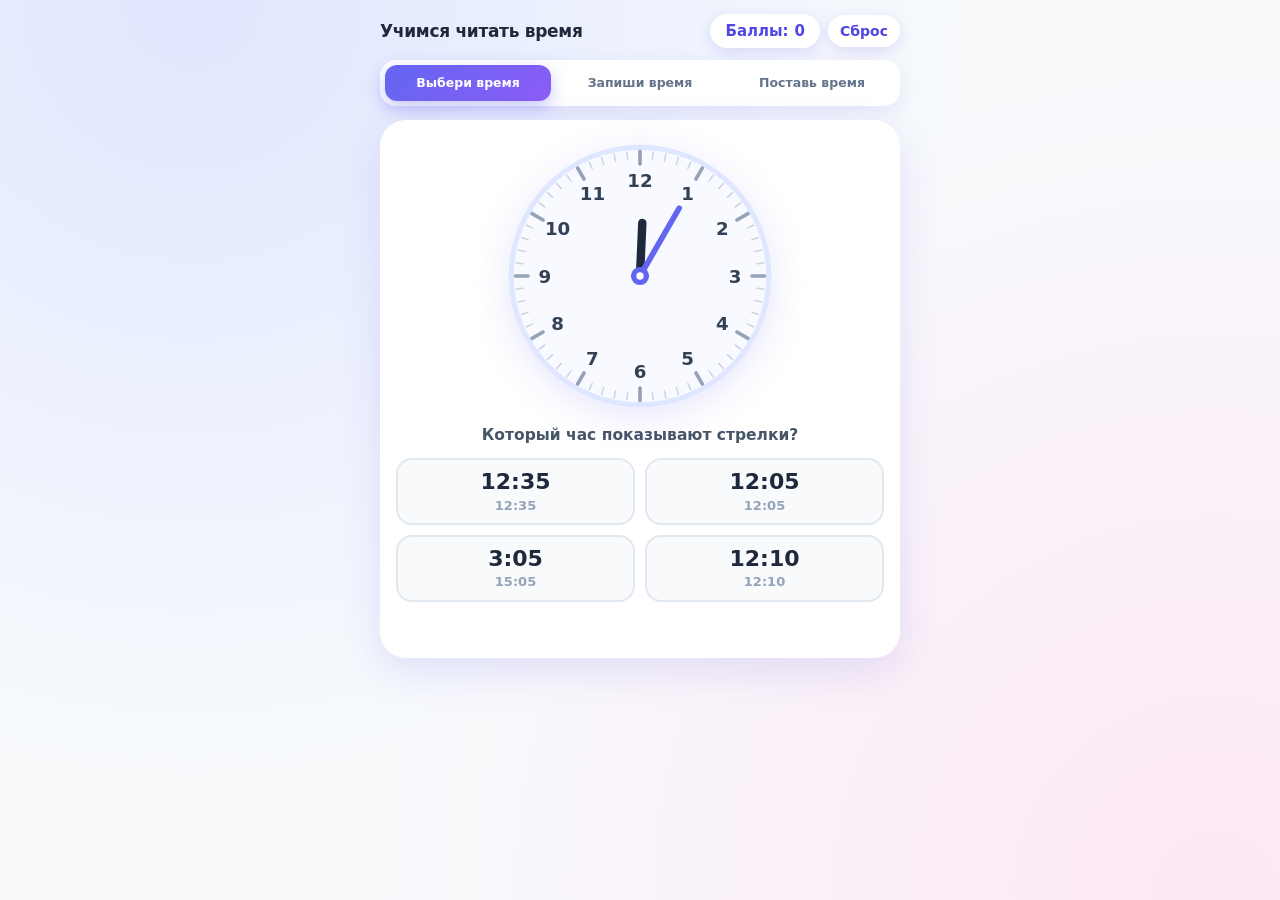
==== index.html @ a4eb9a8b "initial" ====
<!DOCTYPE html>
<html lang="ru">
<head>
  <meta charset="utf-8">
  <meta name="viewport" content="width=device-width, initial-scale=1, maximum-scale=1, user-scalable=no">
  <title>Учимся читать время</title>
  <link rel="stylesheet" href="styles.css">
</head>
<body>

<header>
  <h1>Учимся читать время</h1>
  <div class="hgroup">
    <div class="pill">Баллы: <span id="score">0</span></div>
    <button class="pill btnreset" id="reset" title="Сбросить счёт">Сброс</button>
  </div>
</header>

<div class="tabs">
  <button class="tab active" data-mode="1">Выбери время</button>
  <button class="tab" data-mode="2">Запиши время</button>
  <button class="tab" data-mode="3">Поставь время</button>
</div>

<div class="card">
  <div class="clock-wrap">
    <svg id="clock" viewBox="0 0 200 200" aria-hidden="true">
      <circle class="face" cx="100" cy="100" r="92"/>
      <g id="ticks"></g>
      <g id="numbers"></g>
      <line id="hourHand" class="hand hour" x1="100" y1="100" x2="100" y2="62"/>
      <line id="minuteHand" class="hand minute" x1="100" y1="100" x2="100" y2="44"/>
      <circle class="pin" cx="100" cy="100" r="6.5"/>
      <circle class="pin-dot" cx="100" cy="100" r="2.6"/>
    </svg>
  </div>

  <div class="panel show" id="panel1">
    <p class="q">Который час показывают стрелки?</p>
    <div class="options" id="options"></div>
  </div>

  <div class="panel" id="panel2">
    <p class="q">Запиши время цифрами (24 часа)</p>
    <div class="time-input">
      <input id="hh" class="tin" type="text" inputmode="numeric" maxlength="2" placeholder="ЧЧ" autocomplete="off">
      <span class="sep">:</span>
      <input id="mm" class="tin" type="text" inputmode="numeric" maxlength="2" placeholder="ММ" autocomplete="off">
    </div>
    <button class="btn primary" id="check2">Проверить</button>
  </div>

  <div class="panel" id="panel3">
    <p class="q">Поставь на цифровых часах <b class="target" id="target3">--:--</b></p>
    <div class="digital">
      <span id="digH">00</span><span class="colon">:</span><span id="digM">00</span>
    </div>
    <div class="dbtns">
      <button class="btn" data-act="h-">- 1 час</button>
      <button class="btn" data-act="h+">+ 1 час</button>
      <button class="btn" data-act="m-">- 5 мин</button>
      <button class="btn" data-act="m+">+ 5 мин</button>
    </div>
  </div>

  <div class="feedback" id="feedback"></div>
</div>

<script src="app.js"></script>
</body>
</html>
---- styles.css ----
*{
  box-sizing:border-box;
  -webkit-tap-highlight-color:transparent;
}

body{
  margin:0;
  min-height:100vh;
  font-family:"Nunito","Segoe UI",system-ui,-apple-system,sans-serif;
  background:
    radial-gradient(circle at 15% 0%, #e0e7ff 0%, transparent 55%),
    radial-gradient(circle at 95% 100%, #fce7f3 0%, transparent 55%),
    #f8fafc;
  color:#1e293b;
  display:flex;
  flex-direction:column;
  align-items:center;
  padding:14px 12px 30px;
  user-select:none;
}

header{
  width:100%;
  max-width:520px;
  display:flex;
  align-items:center;
  justify-content:space-between;
  gap:10px;
  margin-bottom:12px;
}

h1{
  font-size:17px;
  margin:0;
  letter-spacing:-.3px;
  font-weight:800;
}

.hgroup{
  display:flex;
  align-items:center;
  gap:8px;
}

.pill{
  background:#fff;
  border:none;
  border-radius:999px;
  padding:8px 15px;
  font:inherit;
  font-weight:800;
  color:#4f46e5;
  font-size:15px;
  box-shadow:0 4px 14px rgba(79,70,229,.15);
  display:flex;
  align-items:center;
  gap:6px;
}

.pill.btnreset{
  cursor:pointer;
  padding:8px 12px;
  font-size:14px;
}

.pill.btnreset:active{
  transform:scale(.94);
}

.tabs{
  display:flex;
  gap:6px;
  background:#fff;
  padding:5px;
  border-radius:16px;
  box-shadow:0 6px 20px rgba(79,70,229,.10);
  width:100%;
  max-width:520px;
  margin-bottom:14px;
}

.tab{
  flex:1;
  border:none;
  background:transparent;
  padding:11px 4px;
  border-radius:12px;
  font:inherit;
  font-weight:800;
  font-size:12.5px;
  color:#64748b;
  cursor:pointer;
  transition:.18s;
  line-height:1.15;
}

.tab.active{
  background:linear-gradient(135deg,#6366f1,#8b5cf6);
  color:#fff;
  box-shadow:0 6px 16px rgba(99,102,241,.35);
}

.card{
  width:100%;
  max-width:520px;
  background:#fff;
  border-radius:26px;
  padding:16px 16px 20px;
  box-shadow:0 14px 40px rgba(79,70,229,.13);
}

.clock-wrap{
  display:flex;
  justify-content:center;
  margin-bottom:4px;
}

svg#clock{
  width:min(280px,70vw);
  height:auto;
  display:block;
  overflow:visible;
  filter:drop-shadow(0 8px 18px rgba(99,102,241,.16));
}

.face{
  fill:#f8faff;
  stroke:#dfe6ff;
  stroke-width:3.5;
}

.tick-m{
  stroke:#cbd5e1;
  stroke-width:1.1;
  stroke-linecap:round;
}

.tick-h{
  stroke:#94a3b8;
  stroke-width:2.6;
  stroke-linecap:round;
}

.num{
  font-size:13px;
  font-weight:800;
  fill:#334155;
  font-family:inherit;
}

.hand{
  transform-box:view-box;
  transform-origin:100px 100px;
  transition:transform .45s cubic-bezier(.34,1.4,.64,1);
  stroke-linecap:round;
}

.hour{
  stroke:#1e293b;
  stroke-width:6;
}

.minute{
  stroke:#6366f1;
  stroke-width:4;
}

.pin{
  fill:#6366f1;
}

.pin-dot{
  fill:#fff;
}

.panel{
  display:none;
}

.panel.show{
  display:block;
  animation:fade .25s ease;
}

@keyframes fade{
  from{
    opacity:0;
    transform:translateY(6px);
  }
  to{
    opacity:1;
    transform:none;
  }
}

.q{
  text-align:center;
  font-size:15.5px;
  font-weight:800;
  color:#475569;
  margin:10px 0 14px;
}

.target{
  color:#4f46e5;
  font-size:21px;
  font-variant-numeric:tabular-nums;
}

.options{
  display:grid;
  grid-template-columns:1fr 1fr;
  gap:10px;
}

/* --- Варианты с двумя форматами: 12ч + 24ч --- */
.opt{
  display:flex;
  flex-direction:column;
  align-items:center;
  justify-content:center;
  min-height:64px;
  padding:10px 4px;
  border-radius:16px;
  border:2px solid #e2e8f0;
  background:#f8fafc;
  color:#1e293b;
  cursor:pointer;
  transition:.15s;
  font-family:inherit;
  font-variant-numeric:tabular-nums;
}

.opt .t12{
  font-size:22px;
  font-weight:800;
  line-height:1.1;
}

.opt .t24{
  font-size:13px;
  font-weight:700;
  color:#94a3b8;
  line-height:1.2;
  margin-top:3px;
}

.opt:active{
  transform:scale(.97);
}

.opt.ok{
  background:#dcfce7;
  border-color:#22c55e;
  color:#15803d;
}

.opt.ok .t24{
  color:#15803d;
  opacity:.85;
}

.opt.bad{
  background:#fee2e2;
  border-color:#ef4444;
  color:#b91c1c;
}

.opt.bad .t24{
  color:#b91c1c;
  opacity:.85;
}

.time-input{
  display:flex;
  align-items:center;
  justify-content:center;
  gap:8px;
  margin-bottom:14px;
}

.tin{
  width:88px;
  text-align:center;
  font:inherit;
  font-size:34px;
  font-weight:800;
  padding:10px 0;
  border-radius:16px;
  border:2px solid #e2e8f0;
  background:#f8fafc;
  color:#1e293b;
  outline:none;
  font-variant-numeric:tabular-nums;
}

.tin:focus{
  border-color:#6366f1;
  background:#fff;
  box-shadow:0 0 0 4px rgba(99,102,241,.15);
}

.sep{
  font-size:34px;
  font-weight:800;
  color:#94a3b8;
}

.btn{
  font:inherit;
  font-weight:800;
  font-size:16px;
  padding:14px 18px;
  border-radius:16px;
  border:none;
  cursor:pointer;
  transition:.15s;
}

.btn.primary{
  width:100%;
  background:linear-gradient(135deg,#6366f1,#8b5cf6);
  color:#fff;
  box-shadow:0 8px 20px rgba(99,102,241,.35);
}

.btn.primary:active{
  transform:translateY(1px);
  box-shadow:0 4px 12px rgba(99,102,241,.35);
}

.digital{
  display:flex;
  justify-content:center;
  align-items:baseline;
  gap:2px;
  font-size:50px;
  font-weight:900;
  font-variant-numeric:tabular-nums;
  color:#1e293b;
  background:#f1f5ff;
  border-radius:18px;
  padding:8px 22px;
  margin:0 auto 14px;
  width:max-content;
  letter-spacing:2px;
}

.digital .colon{
  color:#6366f1;
  animation:blink 1s steps(1) infinite;
}

@keyframes blink{
  50%{
    opacity:.2;
  }
}

.dbtns{
  display:grid;
  grid-template-columns:1fr 1fr;
  gap:10px;
}

.dbtns .btn{
  background:#eef2ff;
  color:#4338ca;
  font-size:15px;
  padding:14px 6px;
}

.dbtns .btn:active{
  background:#dfe5ff;
  transform:scale(.97);
}

.feedback{
  text-align:center;
  font-weight:800;
  font-size:16px;
  min-height:24px;
  margin-top:12px;
  transition:.15s;
}

.feedback.good{
  color:#16a34a;
}

.feedback.bad{
  color:#dc2626;
}

@media (max-width:380px){
  .digital{
    font-size:42px;
    padding:6px 16px;
  }

  .opt .t12{
    font-size:19px;
  }

  .opt .t24{
    font-size:11.5px;
  }

  .tab{
    font-size:11.5px;
  }
}
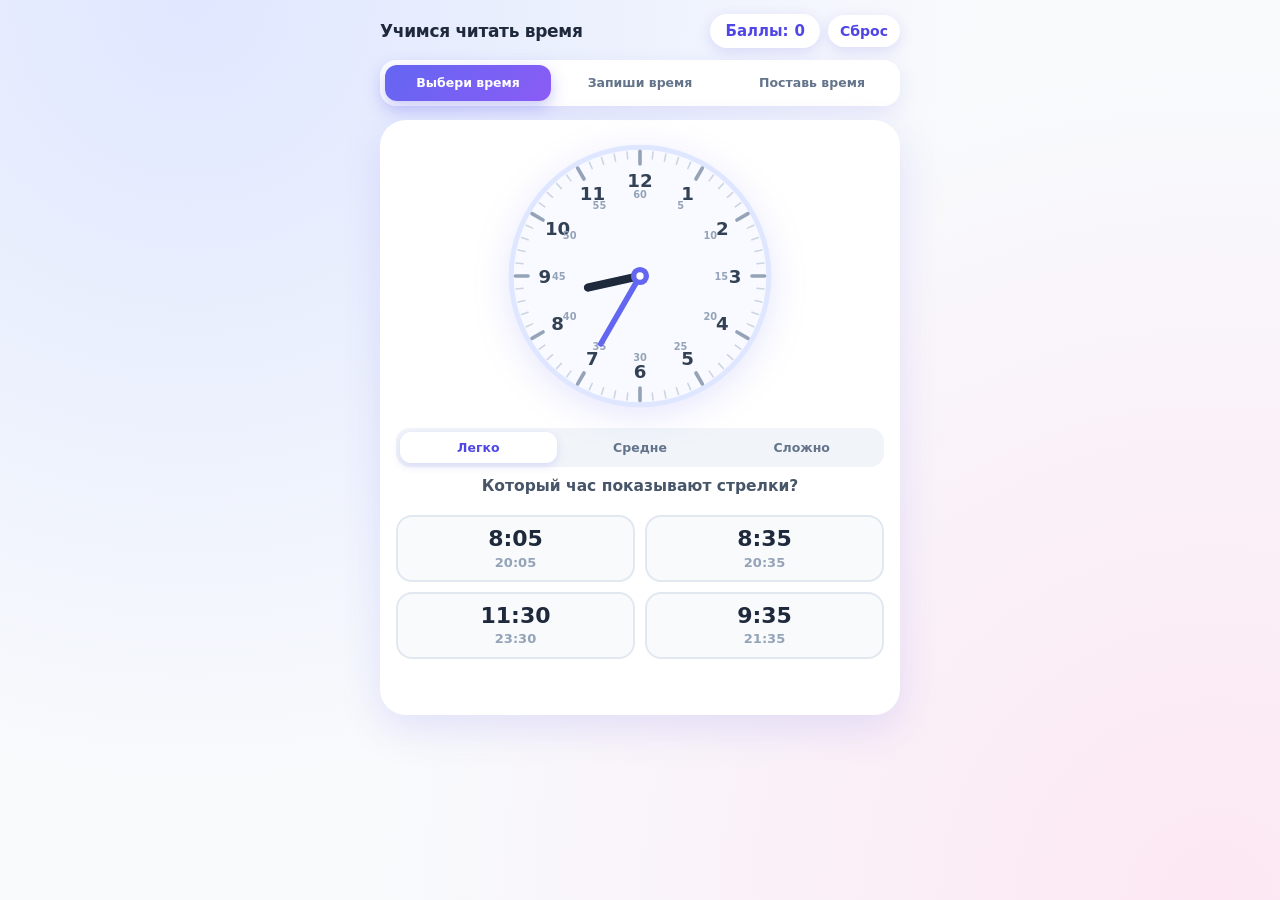
==== commit ea778d58: "Add difficulty levels to the choose-time mode The mode now has easy, medium and hard levels so the s" ====
--- a/index.html
+++ b/index.html
@@ -28,6 +28,7 @@
       <circle class="face" cx="100" cy="100" r="92"/>
       <g id="ticks"></g>
       <g id="numbers"></g>
+      <g id="minuteLabels"></g>
       <line id="hourHand" class="hand hour" x1="100" y1="100" x2="100" y2="62"/>
       <line id="minuteHand" class="hand minute" x1="100" y1="100" x2="100" y2="44"/>
       <circle class="pin" cx="100" cy="100" r="6.5"/>
@@ -36,7 +37,16 @@
   </div>
 
   <div class="panel show" id="panel1">
+    <div class="levels" id="levels">
+      <button class="lvl active" data-level="1" aria-pressed="true">Легко</button>
+      <button class="lvl" data-level="2" aria-pressed="false">Средне</button>
+      <button class="lvl" data-level="3" aria-pressed="false">Сложно</button>
+    </div>
     <p class="q">Который час показывают стрелки?</p>
+    <div class="meta">
+      <span id="mistakes"></span>
+      <span id="cooldown"></span>
+    </div>
     <div class="options" id="options"></div>
   </div>
 
--- a/styles.css
+++ b/styles.css
@@ -100,6 +100,62 @@
   box-shadow:0 6px 16px rgba(99,102,241,.35);
 }
 
+.levels{
+  display:flex;
+  gap:5px;
+  background:#f1f5f9;
+  padding:4px;
+  border-radius:14px;
+  margin:12px 0 2px;
+}
+
+.lvl{
+  flex:1;
+  border:none;
+  background:transparent;
+  padding:8px 4px;
+  border-radius:11px;
+  font:inherit;
+  font-weight:800;
+  font-size:12.5px;
+  color:#64748b;
+  cursor:pointer;
+  transition:.18s;
+}
+
+.lvl.active{
+  background:#fff;
+  color:#4f46e5;
+  box-shadow:0 3px 10px rgba(79,70,229,.16);
+}
+
+.lvl:active{
+  transform:scale(.96);
+}
+
+.meta{
+  display:flex;
+  justify-content:center;
+  align-items:center;
+  gap:12px;
+  margin:-4px 0 10px;
+  font-size:12.5px;
+  font-weight:700;
+  color:#94a3b8;
+}
+
+.meta span:empty{
+  display:none;
+}
+
+#mistakes{
+  color:#b45309;
+}
+
+#cooldown{
+  color:#6366f1;
+}
+
 .card{
   width:100%;
   max-width:520px;
@@ -146,6 +202,18 @@
   font-weight:800;
   fill:#334155;
   font-family:inherit;
+}
+
+#clock .min{
+  display:none;
+  font-size:7px;
+  font-weight:700;
+  fill:#94a3b8;
+  font-family:inherit;
+}
+
+#clock.minutes-on .min{
+  display:block;
 }
 
 .hand{
@@ -245,6 +313,13 @@
   margin-top:3px;
 }
 
+.opt.solo .t24{
+  font-size:22px;
+  font-weight:800;
+  color:inherit;
+  margin-top:0;
+}
+
 .opt:active{
   transform:scale(.97);
 }
@@ -269,6 +344,15 @@
 .opt.bad .t24{
   color:#b91c1c;
   opacity:.85;
+}
+
+.opt:disabled{
+  opacity:.55;
+  cursor:default;
+}
+
+.opt:disabled:active{
+  transform:none;
 }
 
 .time-input{
@@ -406,7 +490,20 @@
     font-size:11.5px;
   }
 
+  .opt.solo .t24{
+    font-size:19px;
+  }
+
   .tab{
     font-size:11.5px;
   }
-}
+
+  .lvl{
+    font-size:11.5px;
+    padding:7px 3px;
+  }
+
+  #clock .min{
+    font-size:6.5px;
+  }
+}
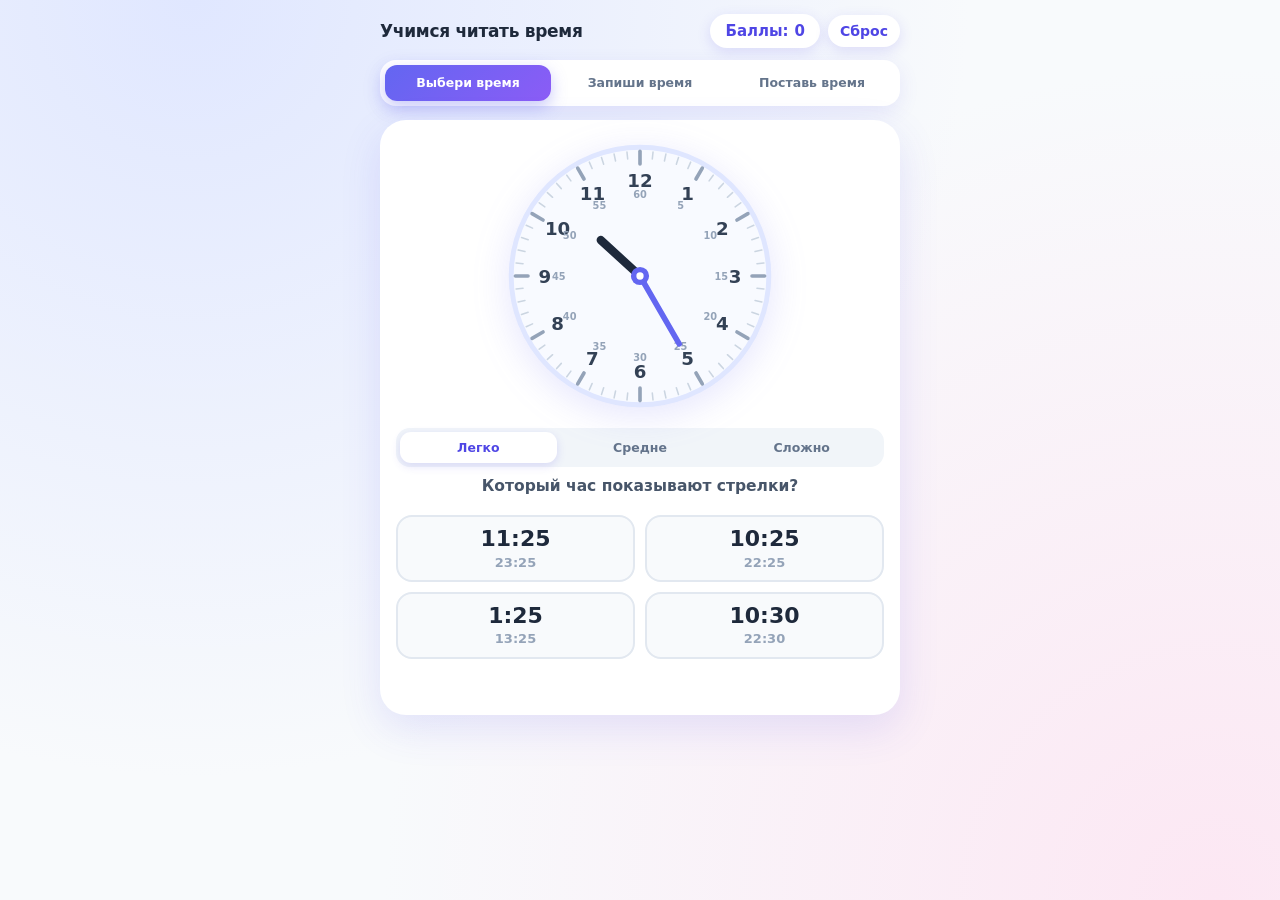
==== commit 52391af0: "Add difficulty levels to the typing mode The typing mode now shares the app-wide level with the choo" ====
--- a/index.html
+++ b/index.html
@@ -51,7 +51,16 @@
   </div>
 
   <div class="panel" id="panel2">
+    <div class="levels" id="levels2">
+      <button class="lvl active" data-level="1" aria-pressed="true">Легко</button>
+      <button class="lvl" data-level="2" aria-pressed="false">Средне</button>
+      <button class="lvl" data-level="3" aria-pressed="false">Сложно</button>
+    </div>
     <p class="q">Запиши время цифрами (24 часа)</p>
+    <div class="meta">
+      <span id="mistakes2"></span>
+      <span id="cooldown2"></span>
+    </div>
     <div class="time-input">
       <input id="hh" class="tin" type="text" inputmode="numeric" maxlength="2" placeholder="ЧЧ" autocomplete="off">
       <span class="sep">:</span>
--- a/styles.css
+++ b/styles.css
@@ -148,11 +148,11 @@
   display:none;
 }
 
-#mistakes{
+#mistakes,#mistakes2{
   color:#b45309;
 }
 
-#cooldown{
+#cooldown,#cooldown2{
   color:#6366f1;
 }
 
@@ -399,6 +399,11 @@
   border:none;
   cursor:pointer;
   transition:.15s;
+}
+
+.btn:disabled{
+  opacity:.55;
+  cursor:default;
 }
 
 .btn.primary{
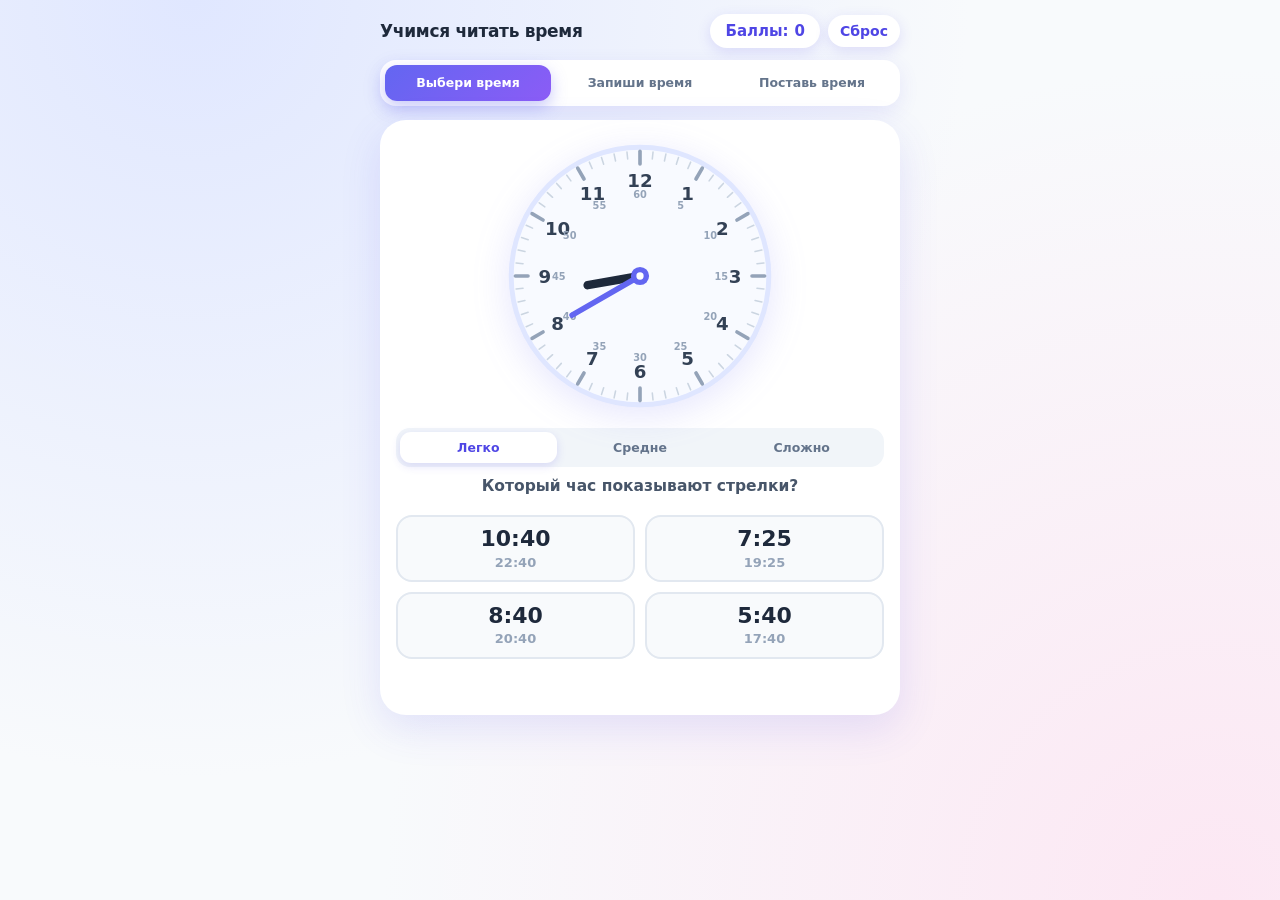
==== commit f7452596: "Keep answer feedback until the next round Feedback and a shared «Дальше» button now stay after every" ====
--- a/index.html
+++ b/index.html
@@ -45,7 +45,6 @@
     <p class="q">Который час показывают стрелки?</p>
     <div class="meta">
       <span id="mistakes"></span>
-      <span id="cooldown"></span>
     </div>
     <div class="options" id="options"></div>
   </div>
@@ -59,7 +58,6 @@
     <p class="q">Запиши время цифрами (24 часа)</p>
     <div class="meta">
       <span id="mistakes2"></span>
-      <span id="cooldown2"></span>
     </div>
     <div class="time-input">
       <input id="hh" class="tin" type="text" inputmode="numeric" maxlength="2" placeholder="ЧЧ" autocomplete="off">
@@ -83,6 +81,7 @@
   </div>
 
   <div class="feedback" id="feedback"></div>
+  <button class="btn next" id="next" type="button" hidden>Дальше</button>
 </div>
 
 <script src="app.js"></script>
--- a/styles.css
+++ b/styles.css
@@ -152,8 +152,53 @@
   color:#b45309;
 }
 
-#cooldown,#cooldown2{
-  color:#6366f1;
+.hearts{
+  display:inline-flex;
+  align-items:center;
+  gap:3px;
+  line-height:1;
+}
+
+.heart{
+  font-size:14px;
+  color:#e11d48;
+  transition:color .28s ease, opacity .28s ease, transform .32s cubic-bezier(.34,1.4,.64,1);
+}
+
+.heart.lost{
+  color:#cbd5e1;
+  opacity:.5;
+  transform:scale(.78);
+}
+
+.heart.burn{
+  animation:heart-burn .45s ease-out;
+}
+
+.heart.return{
+  animation:heart-return .5s cubic-bezier(.34,1.4,.64,1);
+}
+
+@keyframes heart-burn{
+  0%{transform:scale(1);color:#e11d48;opacity:1;}
+  35%{transform:scale(1.35) rotate(-10deg);color:#fb7185;opacity:1;}
+  100%{transform:scale(.78);color:#cbd5e1;opacity:.5;}
+}
+
+@keyframes heart-return{
+  0%{transform:scale(.78);color:#cbd5e1;opacity:.5;}
+  55%{transform:scale(1.3);color:#fb7185;opacity:1;}
+  100%{transform:scale(1);color:#e11d48;opacity:1;}
+}
+
+@media (prefers-reduced-motion:reduce){
+  .heart{
+    transition:none;
+  }
+
+  .heart.burn,.heart.return{
+    animation:none;
+  }
 }
 
 .card{
@@ -231,6 +276,19 @@
 .minute{
   stroke:#6366f1;
   stroke-width:4;
+}
+
+#clock.drag-on{
+  cursor:grab;
+  touch-action:none;
+}
+
+#clock.dragging{
+  cursor:grabbing;
+}
+
+#clock.dragging .hand{
+  transition:none;
 }
 
 .pin{
@@ -414,6 +472,19 @@
 }
 
 .btn.primary:active{
+  transform:translateY(1px);
+  box-shadow:0 4px 12px rgba(99,102,241,.35);
+}
+
+.btn.next{
+  width:100%;
+  margin-top:10px;
+  background:linear-gradient(135deg,#6366f1,#8b5cf6);
+  color:#fff;
+  box-shadow:0 8px 20px rgba(99,102,241,.35);
+}
+
+.btn.next:active{
   transform:translateY(1px);
   box-shadow:0 4px 12px rgba(99,102,241,.35);
 }
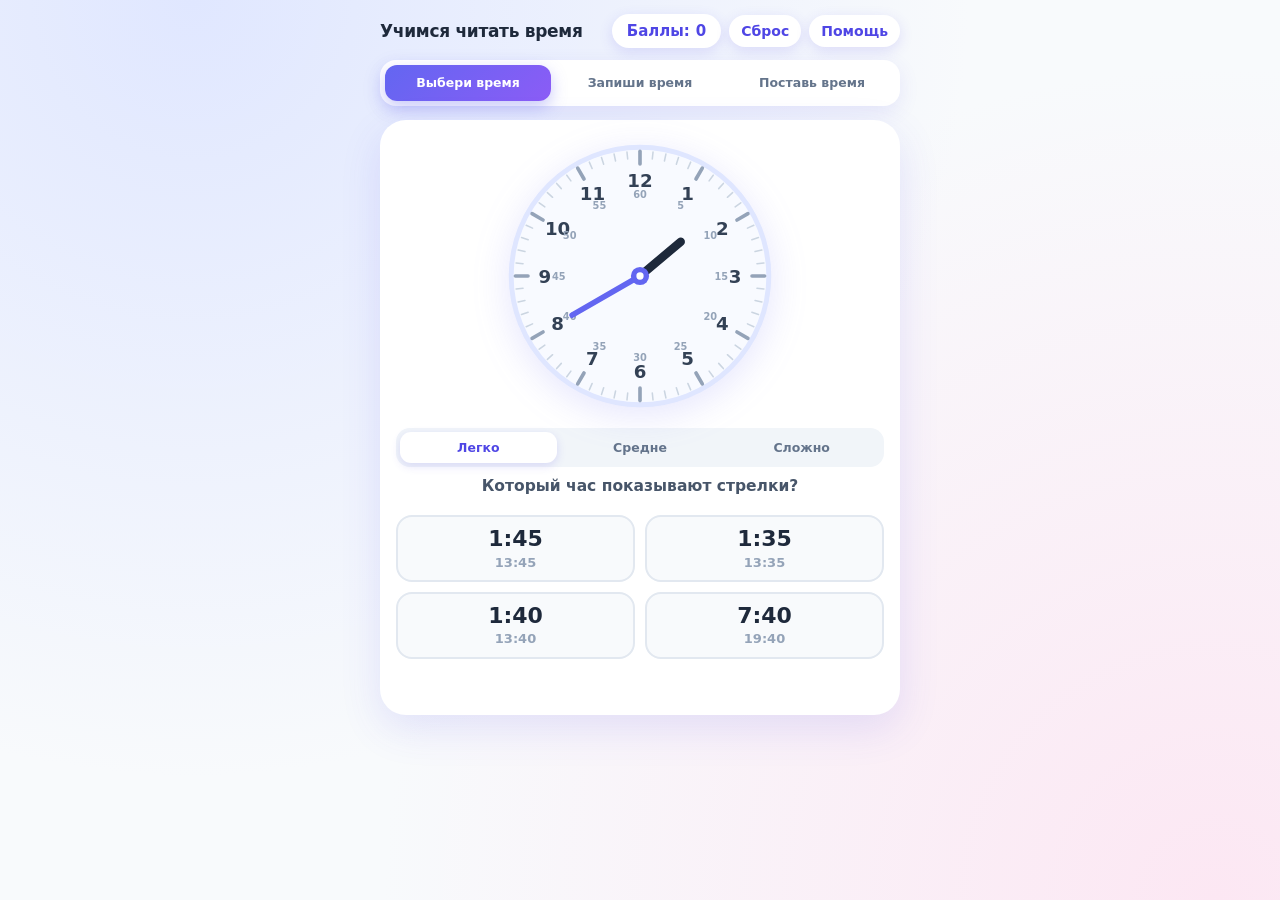
==== commit 113435d9: "Add a full-screen help overlay Co-authored-by: Qwen-Coder <qwen-coder@alibabacloud.com>" ====
--- a/index.html
+++ b/index.html
@@ -13,6 +13,7 @@
   <div class="hgroup">
     <div class="pill">Баллы: <span id="score">0</span></div>
     <button class="pill btnreset" id="reset" title="Сбросить счёт">Сброс</button>
+    <button class="pill btnhelp" id="helpOpen" type="button" aria-haspopup="dialog" aria-controls="helpOverlay" aria-expanded="false">Помощь</button>
   </div>
 </header>
 
@@ -84,6 +85,10 @@
   <button class="btn next" id="next" type="button" hidden>Дальше</button>
 </div>
 
+<div class="help-overlay" id="helpOverlay" role="dialog" aria-modal="true" aria-label="Памятка: как читать время по часам" tabindex="-1">
+  <img src="clock_help.png" alt="Памятка: как читать время по часам со стрелками" draggable="false">
+</div>
+
 <script src="app.js"></script>
 </body>
 </html>
--- a/styles.css
+++ b/styles.css
@@ -23,6 +23,7 @@
   width:100%;
   max-width:520px;
   display:flex;
+  flex-wrap:wrap;
   align-items:center;
   justify-content:space-between;
   gap:10px;
@@ -57,13 +58,13 @@
   gap:6px;
 }
 
-.pill.btnreset{
+.pill.btnreset,.pill.btnhelp{
   cursor:pointer;
   padding:8px 12px;
   font-size:14px;
 }
 
-.pill.btnreset:active{
+.pill.btnreset:active,.pill.btnhelp:active{
   transform:scale(.94);
 }
 
@@ -199,6 +200,10 @@
   .heart.burn,.heart.return{
     animation:none;
   }
+
+  .help-overlay.open,.help-overlay.closing,.help-overlay img{
+    animation:none;
+  }
 }
 
 .card{
@@ -208,6 +213,76 @@
   border-radius:26px;
   padding:16px 16px 20px;
   box-shadow:0 14px 40px rgba(79,70,229,.13);
+}
+
+.help-overlay{
+  position:fixed;
+  inset:0;
+  z-index:1000;
+  display:none;
+  align-items:center;
+  justify-content:center;
+  padding:12px;
+  background:rgba(15,23,42,.9);
+  overscroll-behavior:contain;
+  cursor:zoom-out;
+}
+
+.help-overlay.open{
+  display:flex;
+  animation:help-in .2s ease-out;
+}
+
+.help-overlay:focus{
+  outline:none;
+}
+
+.help-overlay.closing{
+  animation:help-out .16s ease-in forwards;
+}
+
+.help-overlay img{
+  max-width:100%;
+  max-height:100%;
+  width:auto;
+  height:auto;
+  object-fit:contain;
+  border-radius:12px;
+  box-shadow:0 24px 60px rgba(0,0,0,.5);
+  animation:help-zoom .24s cubic-bezier(.34,1.4,.64,1);
+}
+
+body.help-open{
+  overflow:hidden;
+}
+
+@keyframes help-in{
+  from{
+    opacity:0;
+  }
+  to{
+    opacity:1;
+  }
+}
+
+@keyframes help-zoom{
+  from{
+    opacity:0;
+    transform:scale(.94);
+  }
+  to{
+    opacity:1;
+    transform:none;
+  }
+}
+
+@keyframes help-out{
+  from{
+    opacity:1;
+  }
+  to{
+    opacity:0;
+  }
 }
 
 .clock-wrap{
@@ -552,6 +627,18 @@
   color:#dc2626;
 }
 
+@media (max-width:440px){
+  header{
+    flex-direction:column;
+    align-items:stretch;
+    row-gap:8px;
+  }
+
+  .hgroup{
+    justify-content:flex-end;
+  }
+}
+
 @media (max-width:380px){
   .digital{
     font-size:42px;
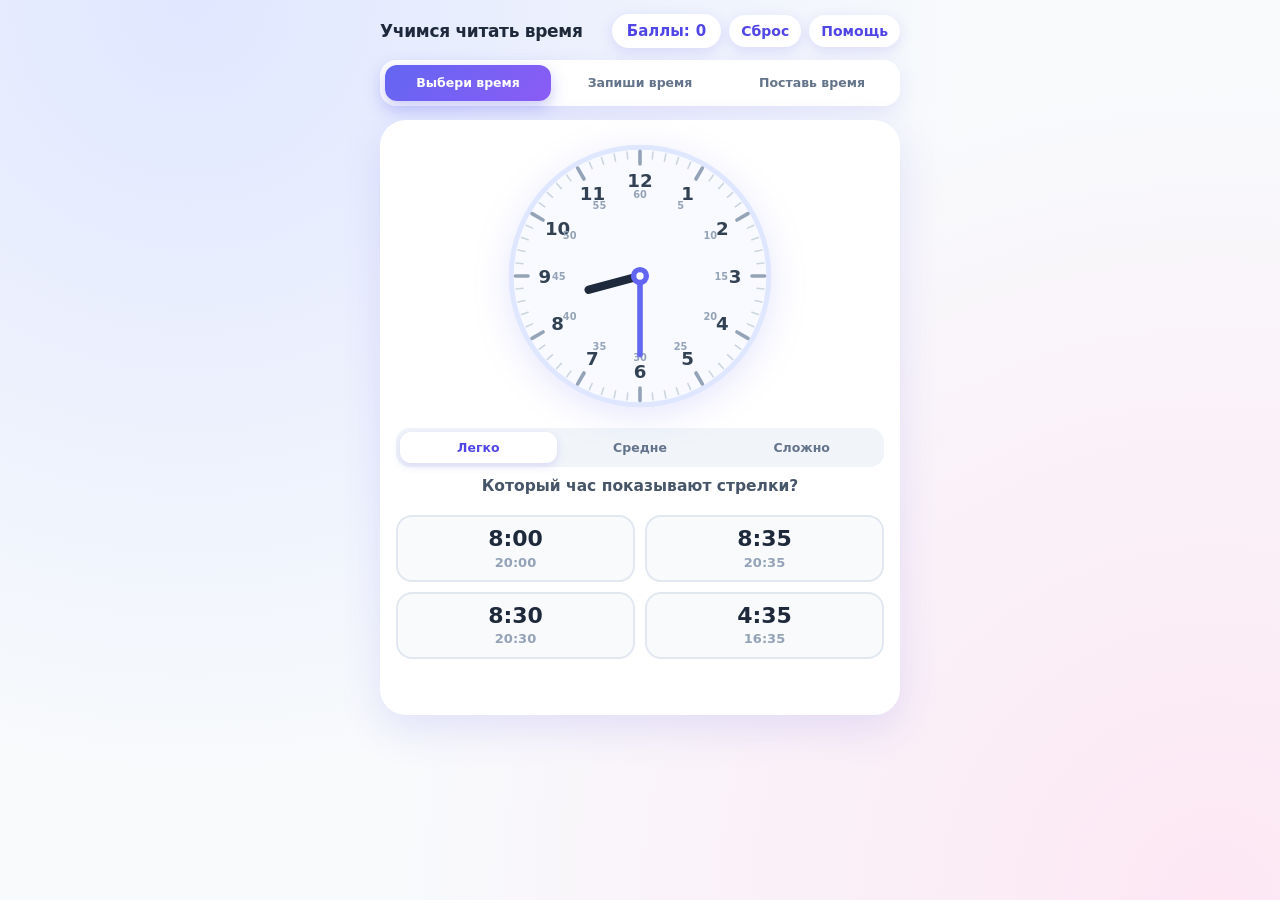
==== commit b333e0d0: "Add set-time levels and dual readings Co-authored-by: Qwen-Coder <qwen-coder@alibabacloud.com>" ====
--- a/index.html
+++ b/index.html
@@ -69,9 +69,16 @@
   </div>
 
   <div class="panel" id="panel3">
-    <p class="q">Поставь на цифровых часах <b class="target" id="target3">--:--</b></p>
+    <div class="levels" id="levels3">
+      <button class="lvl active" data-level="1" aria-pressed="true">Легко</button>
+      <button class="lvl" data-level="2" aria-pressed="false">Средне</button>
+      <button class="lvl" data-level="3" aria-pressed="false">Сложно</button>
+    </div>
+    <p class="q">Поставь время <b class="target" id="target3">--:--</b></p>
     <div class="digital">
       <span id="digH">00</span><span class="colon">:</span><span id="digM">00</span>
+      <span class="digsep">/</span>
+      <span id="digH2">12</span><span class="colon">:</span><span id="digM2">00</span>
     </div>
     <div class="dbtns">
       <button class="btn" data-act="h-">- 1 час</button>
--- a/styles.css
+++ b/styles.css
@@ -569,21 +569,32 @@
   justify-content:center;
   align-items:baseline;
   gap:2px;
-  font-size:50px;
+  font-size:clamp(26px,7.6vw,40px);
   font-weight:900;
   font-variant-numeric:tabular-nums;
   color:#1e293b;
   background:#f1f5ff;
   border-radius:18px;
-  padding:8px 22px;
+  padding:8px 18px;
   margin:0 auto 14px;
   width:max-content;
-  letter-spacing:2px;
+  letter-spacing:1.5px;
+  white-space:nowrap;
 }
 
 .digital .colon{
   color:#6366f1;
   animation:blink 1s steps(1) infinite;
+}
+
+.digital .digsep{
+  color:#94a3b8;
+  margin:0 5px;
+  font-weight:800;
+}
+
+#panel3.readout-off .digital{
+  display:none;
 }
 
 @keyframes blink{
@@ -641,8 +652,8 @@
 
 @media (max-width:380px){
   .digital{
-    font-size:42px;
-    padding:6px 16px;
+    font-size:26px;
+    padding:6px 12px;
   }
 
   .opt .t12{
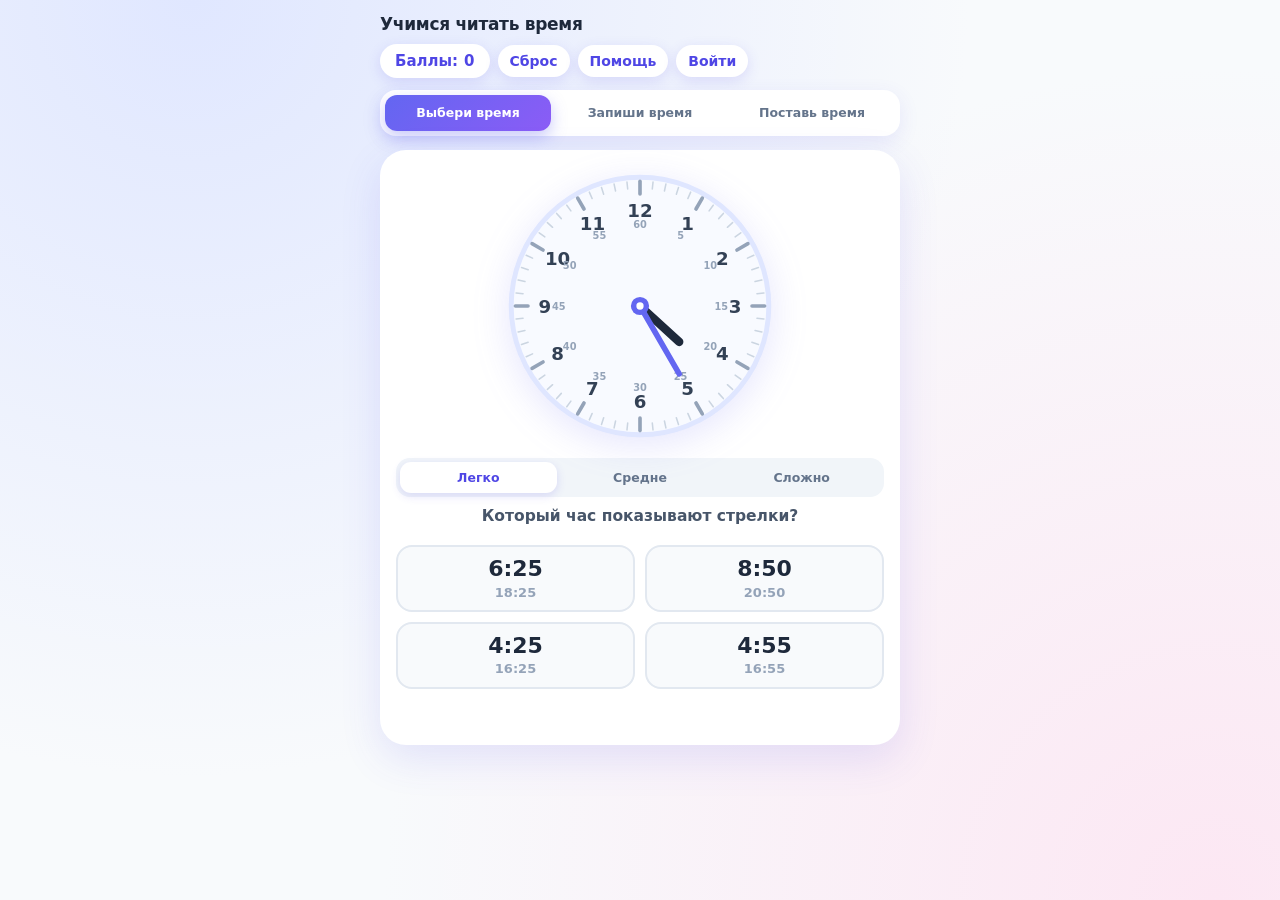
==== commit 4b44a655: "Add optional accounts and statistics, and finish the counter difficulty levels Co-authored-by: Qwen-" ====
--- a/index.html
+++ b/index.html
@@ -5,6 +5,7 @@
   <meta name="viewport" content="width=device-width, initial-scale=1, maximum-scale=1, user-scalable=no">
   <title>Учимся читать время</title>
   <link rel="stylesheet" href="styles.css">
+  <link rel="stylesheet" href="account.css">
 </head>
 <body>
 
@@ -97,5 +98,6 @@
 </div>
 
 <script src="app.js"></script>
+<script src="account.js"></script>
 </body>
 </html>
--- a/styles.css
+++ b/styles.css
@@ -457,6 +457,27 @@
   transform:scale(.97);
 }
 
+@media (hover:hover){
+  .opt:not(:disabled):hover{
+    background:#eef2ff;
+    border-color:#a5b4fc;
+    transform:translateY(-2px);
+    box-shadow:0 8px 18px rgba(99,102,241,.18);
+  }
+
+  .btn.primary:hover,
+  .btn.next:hover{
+    background:linear-gradient(135deg,#4f46e5,#7c3aed);
+    box-shadow:0 10px 24px rgba(99,102,241,.42);
+    transform:translateY(-1px);
+  }
+
+  .dbtns .btn:hover{
+    background:#e0e7ff;
+    color:#3730a3;
+  }
+}
+
 .opt.ok{
   background:#dcfce7;
   border-color:#22c55e;
@@ -486,6 +507,12 @@
 
 .opt:disabled:active{
   transform:none;
+}
+
+#panel1.answered .options,
+#panel2.answered .time-input,
+#panel2.answered #check2{
+  display:none;
 }
 
 .time-input{
@@ -557,6 +584,18 @@
   background:linear-gradient(135deg,#6366f1,#8b5cf6);
   color:#fff;
   box-shadow:0 8px 20px rgba(99,102,241,.35);
+  animation:next-in .18s ease-out;
+}
+
+@keyframes next-in{
+  from{
+    opacity:0;
+    transform:translateY(-4px);
+  }
+  to{
+    opacity:1;
+    transform:none;
+  }
 }
 
 .btn.next:active{
@@ -681,3 +720,9 @@
     font-size:6.5px;
   }
 }
+
+@media (prefers-reduced-motion:reduce){
+  .btn.next{
+    animation:none;
+  }
+}
--- a/account.css
+++ b/account.css
@@ -0,0 +1,377 @@
+.acc-pill{
+  display:inline-block;
+  max-width:130px;
+  overflow:hidden;
+  white-space:nowrap;
+  text-overflow:ellipsis;
+  cursor:pointer;
+  padding:8px 12px;
+  font-size:14px;
+  line-height:1.2;
+  transition:.15s;
+}
+
+.acc-pill:active{
+  transform:scale(.94);
+}
+
+.acc-pill.logged-in{
+  color:#4338ca;
+}
+
+.acc-overlay{
+  position:fixed;
+  inset:0;
+  z-index:1100;
+  display:flex;
+  align-items:center;
+  justify-content:center;
+  padding:16px;
+  background:rgba(15,23,42,.55);
+  opacity:0;
+  visibility:hidden;
+  transition:opacity .2s ease, visibility .2s ease;
+}
+
+.acc-overlay.open{
+  opacity:1;
+  visibility:visible;
+}
+
+.acc-dialog{
+  width:100%;
+  max-width:430px;
+  max-height:90vh;
+  overflow:auto;
+  background:#fff;
+  border-radius:26px;
+  padding:20px 18px 18px;
+  box-shadow:0 24px 70px rgba(15,23,42,.35);
+  transform:translateY(10px) scale(.97);
+  transition:transform .2s cubic-bezier(.34,1.3,.64,1);
+  user-select:text;
+}
+
+.acc-overlay.open .acc-dialog{
+  transform:none;
+}
+
+.acc-top{
+  display:flex;
+  align-items:center;
+  justify-content:space-between;
+  gap:12px;
+  margin-bottom:14px;
+}
+
+.acc-top h2{
+  margin:0;
+  font-size:18px;
+  font-weight:900;
+  letter-spacing:-.3px;
+  color:#1e293b;
+}
+
+.acc-close{
+  flex:0 0 auto;
+  width:34px;
+  height:34px;
+  border:none;
+  border-radius:50%;
+  background:#f1f5f9;
+  color:#475569;
+  font:inherit;
+  font-size:22px;
+  line-height:1;
+  cursor:pointer;
+  transition:.15s;
+}
+
+.acc-close:active{
+  transform:scale(.92);
+}
+
+.acc-tabs{
+  display:flex;
+  gap:5px;
+  background:#f1f5f9;
+  padding:4px;
+  border-radius:14px;
+  margin-bottom:14px;
+}
+
+.acc-tab{
+  flex:1;
+  border:none;
+  background:transparent;
+  padding:9px 6px;
+  border-radius:11px;
+  font:inherit;
+  font-weight:800;
+  font-size:13px;
+  color:#64748b;
+  cursor:pointer;
+  transition:.15s;
+}
+
+.acc-tab.active{
+  background:#fff;
+  color:#4f46e5;
+  box-shadow:0 3px 10px rgba(79,70,229,.16);
+}
+
+.acc-field{
+  display:block;
+  margin-bottom:10px;
+}
+
+.acc-field span{
+  display:block;
+  margin-bottom:5px;
+  font-size:12.5px;
+  font-weight:800;
+  color:#64748b;
+}
+
+.acc-input{
+  width:100%;
+  min-height:48px;
+  padding:10px 13px;
+  border:2px solid #e2e8f0;
+  border-radius:14px;
+  background:#f8fafc;
+  color:#1e293b;
+  font:inherit;
+  font-size:17px;
+  font-weight:800;
+  outline:none;
+  transition:.15s;
+}
+
+.acc-input:focus{
+  border-color:#a5b4fc;
+  background:#eef2ff;
+  box-shadow:0 0 0 3px rgba(99,102,241,.18);
+}
+
+.acc-input.pin{
+  max-width:130px;
+  letter-spacing:.35em;
+  text-align:center;
+  font-variant-numeric:tabular-nums;
+}
+
+.acc-hint{
+  margin:0 0 12px;
+  font-size:12.5px;
+  font-weight:700;
+  color:#94a3b8;
+  line-height:1.4;
+}
+
+.acc-msg{
+  min-height:20px;
+  margin:0 0 10px;
+  font-size:13.5px;
+  font-weight:800;
+  line-height:1.35;
+}
+
+.acc-msg.bad{
+  color:#dc2626;
+}
+
+.acc-msg.good{
+  color:#16a34a;
+}
+
+.acc-submit{
+  width:100%;
+  min-height:48px;
+  border:none;
+  border-radius:14px;
+  background:linear-gradient(135deg,#6366f1,#8b5cf6);
+  color:#fff;
+  font:inherit;
+  font-size:16px;
+  font-weight:800;
+  cursor:pointer;
+  box-shadow:0 8px 20px rgba(99,102,241,.35);
+  transition:.15s;
+}
+
+.acc-submit:active{
+  transform:translateY(1px);
+  box-shadow:0 4px 12px rgba(99,102,241,.35);
+}
+
+.acc-submit:disabled{
+  opacity:.6;
+  cursor:default;
+}
+
+.acc-hello{
+  margin:0 0 14px;
+  font-size:15px;
+  font-weight:800;
+  color:#475569;
+}
+
+.acc-hello b{
+  color:#4f46e5;
+}
+
+.acc-summary{
+  display:grid;
+  grid-template-columns:1fr 1fr;
+  gap:8px;
+  margin-bottom:16px;
+}
+
+.acc-metric{
+  background:#f8fafc;
+  border:1px solid #eef2f7;
+  border-radius:14px;
+  padding:10px 12px;
+}
+
+.acc-metric span{
+  display:block;
+  font-size:11.5px;
+  font-weight:800;
+  color:#94a3b8;
+  margin-bottom:3px;
+}
+
+.acc-metric b{
+  font-size:20px;
+  font-weight:900;
+  color:#1e293b;
+  font-variant-numeric:tabular-nums;
+}
+
+.acc-section-title{
+  margin:14px 0 7px;
+  font-size:12px;
+  font-weight:900;
+  letter-spacing:.04em;
+  text-transform:uppercase;
+  color:#94a3b8;
+}
+
+.acc-row{
+  display:flex;
+  align-items:baseline;
+  justify-content:space-between;
+  gap:10px;
+  padding:8px 2px;
+  border-bottom:1px solid #f1f5f9;
+  font-size:14px;
+  font-weight:800;
+  color:#475569;
+}
+
+.acc-row:last-child{
+  border-bottom:none;
+}
+
+.acc-row b{
+  color:#1e293b;
+  font-variant-numeric:tabular-nums;
+  white-space:nowrap;
+}
+
+.acc-empty{
+  margin:6px 0 2px;
+  font-size:13.5px;
+  font-weight:700;
+  color:#94a3b8;
+}
+
+.acc-actions{
+  display:flex;
+  gap:8px;
+  margin-top:16px;
+}
+
+.acc-actions button{
+  flex:1;
+  min-height:42px;
+  border-radius:12px;
+  border:2px solid #e2e8f0;
+  background:#f8fafc;
+  color:#475569;
+  font:inherit;
+  font-size:14px;
+  font-weight:800;
+  cursor:pointer;
+  transition:.15s;
+}
+
+.acc-actions button:active{
+  transform:scale(.97);
+}
+
+.acc-actions .acc-logout{
+  border-color:transparent;
+  background:#fee2e2;
+  color:#b91c1c;
+}
+
+body.acc-open{
+  overflow:hidden;
+}
+
+@media (hover:hover){
+  .acc-pill:hover{
+    background:#eef2ff;
+  }
+
+  .acc-close:hover{
+    background:#e2e8f0;
+  }
+
+  .acc-tab:not(.active):hover{
+    color:#4338ca;
+  }
+
+  .acc-submit:not(:disabled):hover{
+    background:linear-gradient(135deg,#4f46e5,#7c3aed);
+    box-shadow:0 10px 24px rgba(99,102,241,.42);
+  }
+
+  .acc-actions button:hover{
+    background:#eef2ff;
+    border-color:#a5b4fc;
+  }
+
+  .acc-actions .acc-logout:hover{
+    background:#fecaca;
+    border-color:transparent;
+  }
+}
+
+@media (max-width:440px){
+  .hgroup{
+    flex-wrap:wrap;
+    justify-content:flex-end;
+  }
+
+  .acc-pill{
+    max-width:110px;
+  }
+
+  .acc-dialog{
+    padding:17px 14px 15px;
+    border-radius:22px;
+  }
+}
+
+@media (prefers-reduced-motion:reduce){
+  .acc-overlay,
+  .acc-dialog,
+  .acc-pill,
+  .acc-submit{
+    transition:none;
+  }
+}
